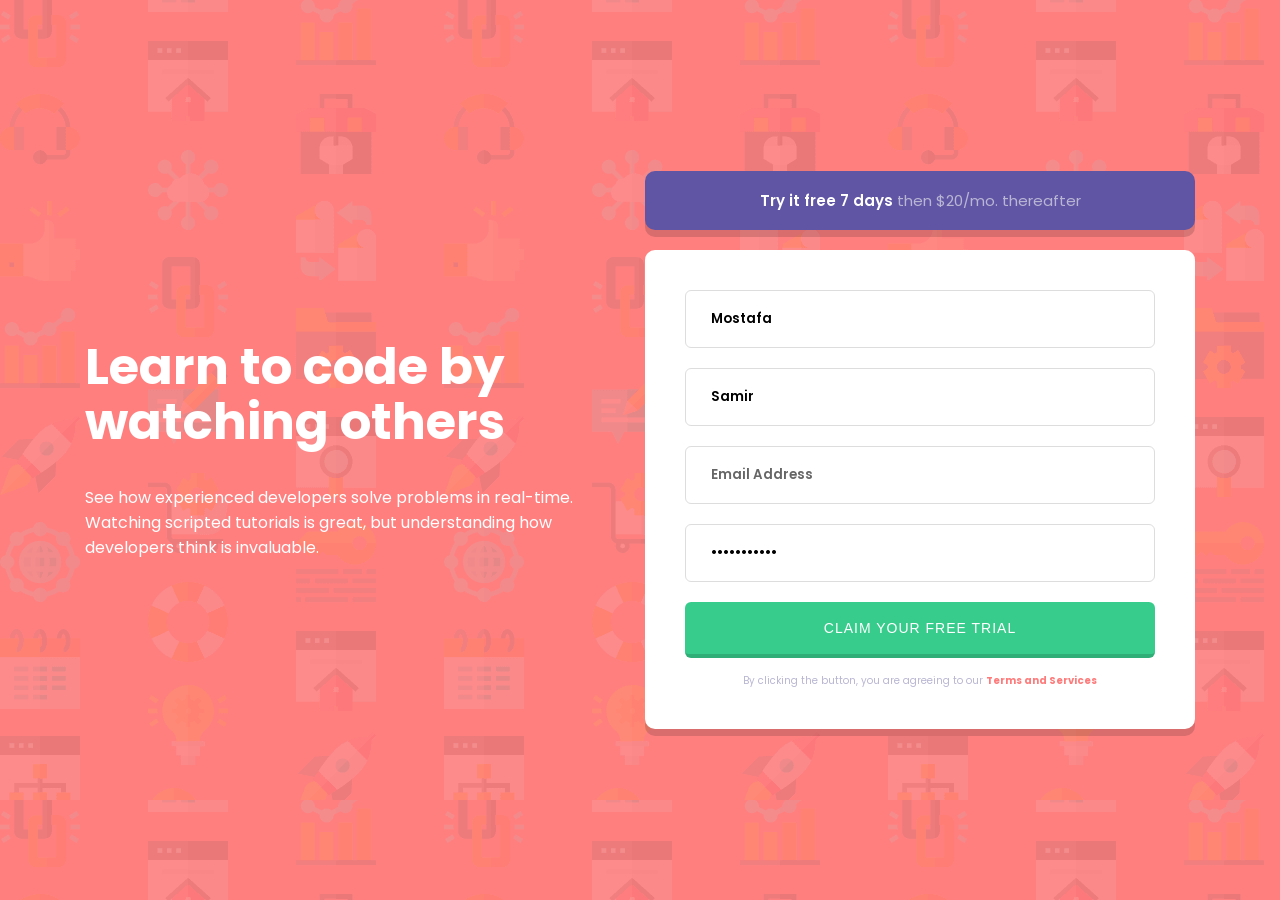
==== index.html @ 07ff92b5 "sign-in-form" ====
<!DOCTYPE html>
<html lang="en">
  <head>
    <meta charset="UTF-8" />
    <meta name="viewport" content="width=device-width, initial-scale=1.0" />
    <title>signup form</title>
    <link rel="preconnect" href="https://fonts.googleapis.com" />
    <link rel="preconnect" href="https://fonts.gstatic.com" crossorigin />
    <link
      href="https://fonts.googleapis.com/css2?family=Poppins:ital,wght@0,100;0,200;0,300;0,400;0,500;0,600;0,700;0,800;0,900;1,100;1,200;1,300;1,400;1,500;1,600;1,700;1,800;1,900&display=swap"
      rel="stylesheet"
    />
    <link rel="stylesheet" href="CSS/all.min.css" />
    <link rel="stylesheet" href="CSS/main.css" />
  </head>
  <body class="flex-center">
    <main class="flex-center">
      <div class="title">
        <h1>Learn to code by watching others</h1>
        <p>
          See how experienced developers solve problems in real-time. Watching
          scripted tutorials is great, but understanding how developers think is
          invaluable.
        </p>
      </div>
      <div class="content">
        <div class="free-trail">
          <p><span>Try it free 7 days</span> then $20/mo. thereafter</p>
        </div>
        <form>
          <div>
            <input type="text" name="f-name" placeholder="First Name" />
            <img src="imgs/icon-error.svg" alt="" class="error hidden" />
            <p class="error hidden">First Name cannot be empty</p>
          </div>
          <div>
            <input type="text" name="l-name" placeholder="Last Name" />
            <img src="imgs/icon-error.svg" alt="" class="error hidden" />
            <p class="error hidden">Last Name cannot be empty</p>
          </div>
          <div>
            <input type="email" name="mail" placeholder="Email Address" />
            <img src="imgs/icon-error.svg" alt="" class="error hidden" />
            <p class="error hidden mail-msg">Email cannot be empty</p>
          </div>
          <div>
            <input type="password" name="password" placeholder="Password" />
            <img src="imgs/icon-error.svg" alt="" class="error hidden" />
            <p class="error hidden password-msg">Password cannot be empty</p>
          </div>

          <button type="submit">Claim your free trial</button>
          <p class="terms">
            By clicking the button, you are agreeing to our
            <span>Terms and Services</span>
          </p>
          <p class="mail-exist"></p>
        </form>
      </div>
    </main>

    <div class="success-email-added hidden">
      <i class="fa-solid fa-xmark close-icon flex-center"></i>
      <i class="fa-solid fa-thumbs-up success-icon"></i>
      <h2>Thank you for subscribe</h2>
      <p class="subscribe-msg">
        We will notify you on <span></span> <br />
        We are very interested in the field of programming. It is the most
        powerful thing in the world and we want to spread it everywhere.
      </p>
    </div>
    <div class="overlay hidden"></div>
    <script src="master.js"></script>
  </body>
</html>
---- CSS/main.css ----
* {
  margin: 0;
  padding: 0;
  box-sizing: border-box;
}

html {
  font-size: 62.5%;
}

:root {
  --red-color: hsl(0, 100%, 74%);
  --blue-color: hsl(248, 32%, 49%);
  --grayish-blue: hsl(246, 25%, 77%);
  --b-rad-6: 0.6rem;
  --b-rad-10: 1rem;
  --font-w-600: 600;
  --box-shadow: 0 7px 0 0 rgb(0 0 0 / 15%);
}

.flex-center {
  display: flex;
  justify-content: center;
  align-items: center;
}

.hidden {
  display: none;
}

.hidden-placeholder::placeholder {
  opacity: 0;
}

.border-error {
  border: 2px solid var(--red-color);
}

body {
  font-family: "Poppins", sans-serif;
  font-size: 1.6rem;
  min-height: 100vh;
  background-image: url(../imgs/bg-intro-desktop.png);
  background-color: rgb(255 0 0 / 50%);
  position: relative;
}

main {
  flex: 1;
  gap: 6rem;
  margin: 3rem;
}
/* 900px */
@media (max-width: 56.25rem) {
  main {
    flex-direction: column;
  }
}
/* 600px */
@media (max-width: 37.5rem) {
  main {
    margin: 10rem 2.5rem 8rem;
  }
}

.title {
  width: 100%;
  max-width: 50rem;
  color: white;
}

@media (max-width: 56.25rem) {
  .title {
    text-align: center;
  }
}

.title h1 {
  font-size: 5rem;
  line-height: 1.1;
  margin-bottom: 3.5rem;
}

@media (max-width: 56.25rem) {
  .title h1 {
    line-height: 1.3;
    margin-bottom: 2.8rem;
  }
}

@media (max-width: 37.5rem) {
  .title h1 {
    font-size: 3rem;
  }
}

.content {
  width: 100%;
  max-width: 55rem;
}

.free-trail {
  background-color: var(--blue-color);
  color: var(--grayish-blue);
  text-align: center;
  font-size: 1.5rem;
  padding: 1.8rem 0;
  margin-bottom: 2rem;
  border-radius: var(--b-rad-10);
  box-shadow: var(--box-shadow);
}

@media (max-width: 37.5rem) {
  .free-trail {
    padding-left: 5rem;
    padding-right: 5rem;
  }
}

.free-trail p span {
  color: white;
  font-weight: var(--font-w-600);
}

form {
  background-color: white;
  padding: 4rem;
  border-radius: var(--b-rad-10);
  box-shadow: var(--box-shadow);
  position: relative;
}

@media (max-width: 56.25rem) {
  form {
    padding: 3rem;
  }
}

@media (max-width: 37.5rem) {
  form {
    padding: 2.2rem;
  }
}

form div {
  margin-bottom: 2rem;
  position: relative;
}

form div input {
  width: 100%;
  padding: 1.8rem 2.5rem;
  outline: none;
  border: 1px solid #ddd;
  border-radius: var(--b-rad-6);
  font-family: unset;
  font-weight: var(--font-w-600);
  caret-color: var(--blue-color);
}

@media (max-width: 56.25rem) {
  form div input {
    padding: 1.6rem 2rem;
  }
}

form div input::placeholder {
  color: rgb(0 0 0 / 60%);
}

form div input:focus {
  border-color: var(--blue-color);
}

form div img {
  position: absolute;
  right: 25px;
  top: 29px;
  transform: translateY(-50%);
}

form div p {
  text-align: end;
  font-size: 1.1rem;
  font-style: italic;
  color: var(--red-color);
  font-weight: 500;
  margin-top: 0.5rem;
}

@media (max-width: 37.5rem) {
  form div p {
    font-size: 1rem;
  }
}

form div .password-terms {
  text-align: left;
  font-size: 1.1rem;
}

@media (max-width: 37.5rem) {
  form div .password-terms {
    font-size: 1rem;
  }
}

button {
  width: 100%;
  padding: 1.8rem 0;
  background-color: rgb(56 204 140);
  color: white;
  border: none;
  outline: none;
  border-bottom: 4px solid rgb(0 0 0 / 15%);
  border-radius: var(--b-rad-6);
  font-size: 1.4rem;
  text-transform: uppercase;
  letter-spacing: 1px;
  cursor: pointer;
  transition: 0.3s background-color;
  position: relative;
  z-index: 10;
}

@media (max-width: 37.5rem) {
  button {
    font-size: 1.2rem;
  }
}
/* 1000px */
@media (min-width: 62.5rem) {
  button:hover {
    background-color: rgb(56 204 140 / 70%);
  }
}

form .terms {
  font-size: 1rem;
  text-align: center;
  margin-top: 1.5rem;
  color: var(--grayish-blue);
}

@media (max-width: 31.25rem) {
  form .terms {
    max-width: 22rem;
    margin-left: auto;
    margin-right: auto;
    line-height: 1.9;
  }
}

form .terms span {
  color: var(--red-color);
  font-weight: bold;
  cursor: pointer;
}

.mail-exist {
  position: absolute;
  left: 50%;
  bottom: 95px;
  transform: translateX(-50%);
  background-color: rgb(70 70 70);
  color: white;
  padding: 4px 29px;
  border-radius: 4px;
  font-size: 1.2rem;
  transition: 0.3s opacity, 0.3s bottom;
  opacity: 0;
}

.success-email-added {
  width: 90%;
  max-width: 40rem;
  position: absolute;
  background-color: white;
  padding: 2.5rem;
  border-radius: var(--b-rad-6);
  text-align: center;
  z-index: 100;
}

.success-email-added .close-icon {
  position: absolute;
  right: 0;
  top: 0;
  width: 30px;
  height: 30px;
  border-radius: 50%;
  background-color: red;
  color: white;
  font-size: 2rem;
  transform: translate(50%, -50%);
  cursor: pointer;
}

.success-email-added .success-icon {
  font-size: 6rem;
  color: #2196f3;
}

.success-email-added h2 {
  margin: 2rem 0;
  font-size: 3rem;
}

.overlay {
  position: absolute;
  left: 0;
  top: 0;
  width: 100%;
  height: 100%;
  background-color: rgb(0 0 0 / 50%);
  z-index: 50;
}
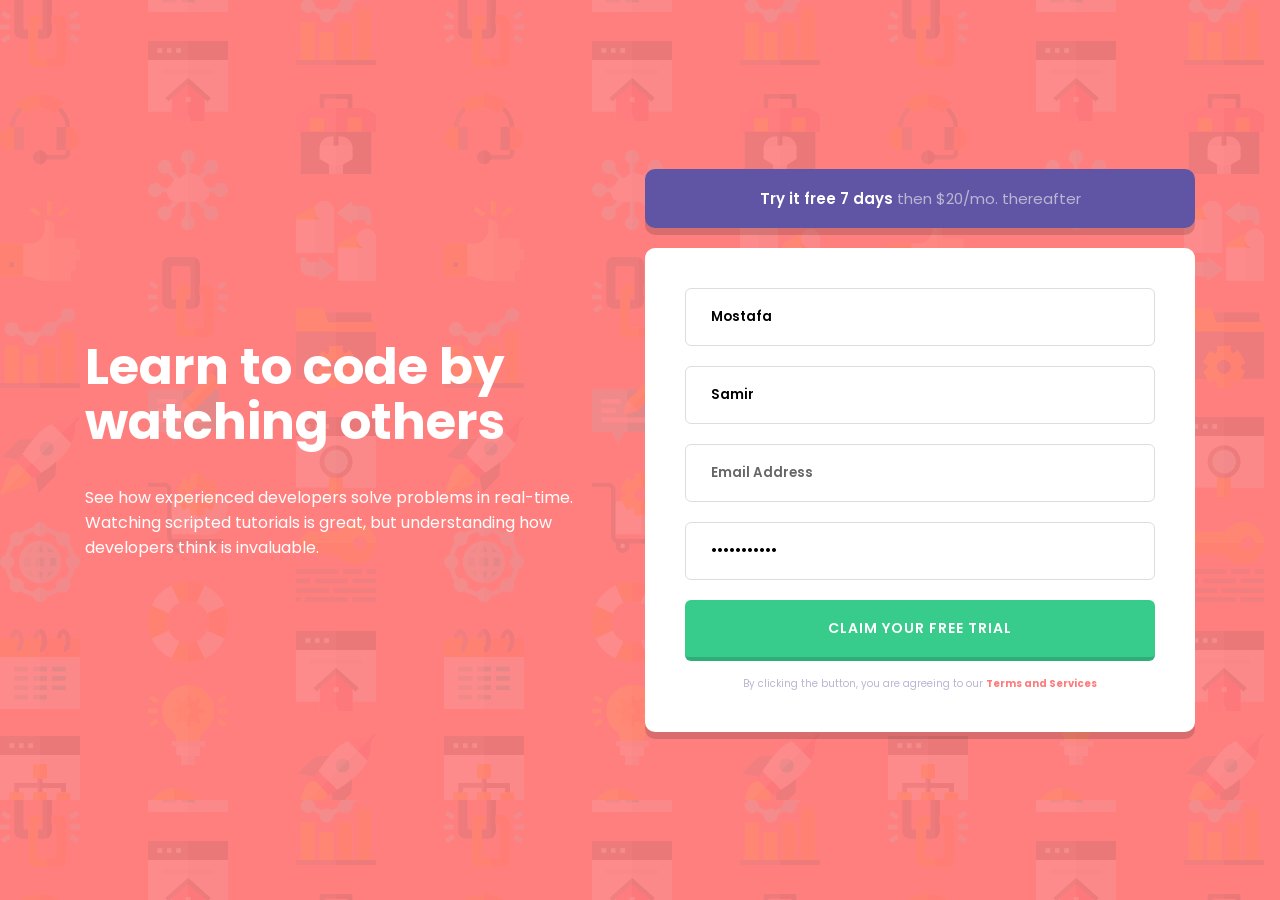
==== commit 6e55c3dd: "Some things have been modified." ====
--- a/index.html
+++ b/index.html
@@ -64,7 +64,7 @@
       <i class="fa-solid fa-thumbs-up success-icon"></i>
       <h2>Thank you for subscribe</h2>
       <p class="subscribe-msg">
-        We will notify you on <span></span> <br />
+        We will notify you on <span></span>
         We are very interested in the field of programming. It is the most
         powerful thing in the world and we want to spread it everywhere.
       </p>
--- a/CSS/main.css
+++ b/CSS/main.css
@@ -138,7 +138,7 @@
 
 @media (max-width: 37.5rem) {
   form {
-    padding: 2.2rem;
+    padding: 2.5rem;
   }
 }
 
@@ -160,7 +160,7 @@
 
 @media (max-width: 56.25rem) {
   form div input {
-    padding: 1.6rem 2rem;
+    padding: 1.4rem 1.8rem;
   }
 }
 
@@ -174,9 +174,17 @@
 
 form div img {
   position: absolute;
-  right: 25px;
+  right: 20px;
   top: 29px;
   transform: translateY(-50%);
+}
+
+@media (max-width: 31.25rem) {
+  form div img {
+    width: 20px;
+    right: 16px;
+    top: 26px;
+  }
 }
 
 form div p {
@@ -185,7 +193,7 @@
   font-style: italic;
   color: var(--red-color);
   font-weight: 500;
-  margin-top: 0.5rem;
+  margin-top: 0.4rem;
 }
 
 @media (max-width: 37.5rem) {
@@ -205,7 +213,7 @@
   }
 }
 
-button {
+button[type="submit"] {
   width: 100%;
   padding: 1.8rem 0;
   background-color: rgb(56 204 140);
@@ -214,7 +222,9 @@
   outline: none;
   border-bottom: 4px solid rgb(0 0 0 / 15%);
   border-radius: var(--b-rad-6);
+  font-family: unset;
   font-size: 1.4rem;
+  font-weight: 600;
   text-transform: uppercase;
   letter-spacing: 1px;
   cursor: pointer;
@@ -224,13 +234,13 @@
 }
 
 @media (max-width: 37.5rem) {
-  button {
+  button[type="submit"] {
     font-size: 1.2rem;
   }
 }
 /* 1000px */
 @media (min-width: 62.5rem) {
-  button:hover {
+  button[type="submit"]:hover {
     background-color: rgb(56 204 140 / 70%);
   }
 }
@@ -264,7 +274,7 @@
   transform: translateX(-50%);
   background-color: rgb(70 70 70);
   color: white;
-  padding: 4px 29px;
+  padding: 0.4rem 2.9rem;
   border-radius: 4px;
   font-size: 1.2rem;
   transition: 0.3s opacity, 0.3s bottom;
@@ -286,8 +296,8 @@
   position: absolute;
   right: 0;
   top: 0;
-  width: 30px;
-  height: 30px;
+  width: 3rem;
+  height: 3rem;
   border-radius: 50%;
   background-color: red;
   color: white;
@@ -296,6 +306,14 @@
   cursor: pointer;
 }
 
+@media (max-width: 31.25rem) {
+  .success-email-added .close-icon {
+    width: 5.5rem;
+    border-radius: initial;
+    transform: translate(0, 0);
+  }
+}
+
 .success-email-added .success-icon {
   font-size: 6rem;
   color: #2196f3;
